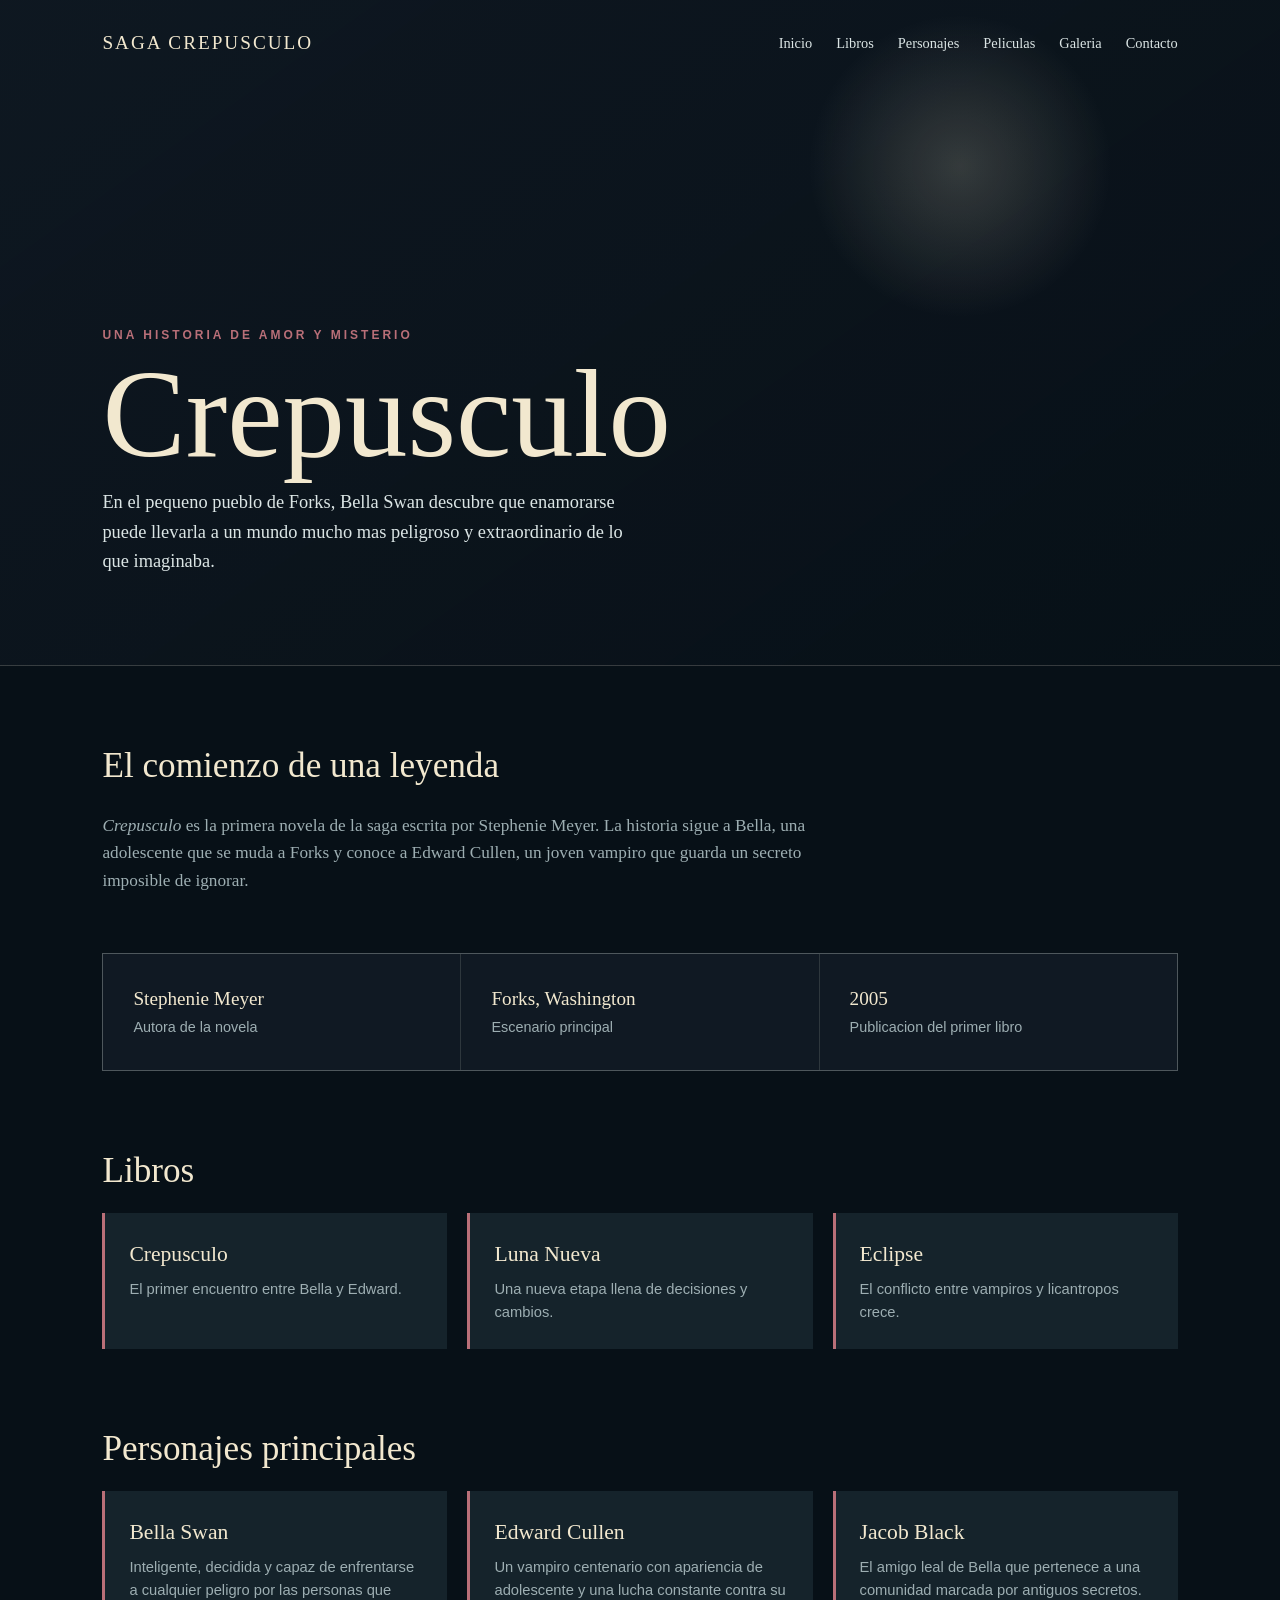
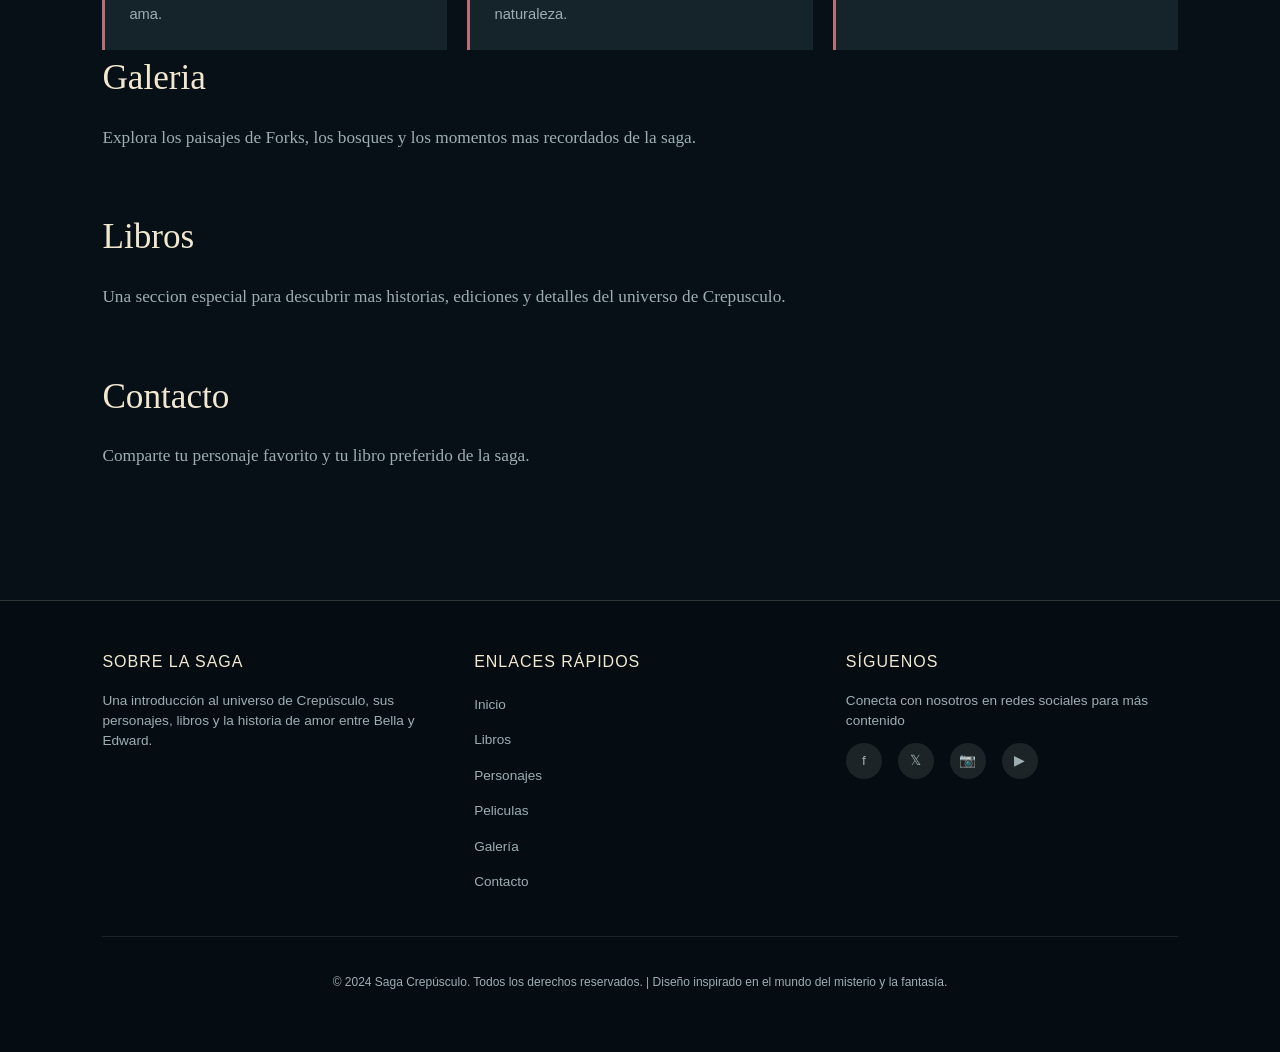
==== index.html @ e765e695 "index" ====
<!DOCTYPE html>
<html lang="es">
<head>
   
   
    <meta charset="UTF-8">
    <meta name="viewport" content="width=device-width, initial-scale=1.0">
    <meta name="description" content="Una introduccion al universo de Crepusculo, sus personajes y sus libros.">
    <title>Crepusculo | Una historia de amor y misterio</title>
    <style>
        :root {
            --night: #101923;
            --deep-night: #071017;
            --mist: #dbe5e5;
            --moon: #f2e8cf;
            --rose: #b96f78;
            --muted: #9daeb2;
        }

        * { box-sizing: border-box; }

        body {
            margin: 0;
            color: var(--mist);
            background: var(--deep-night);
            font-family: Georgia, 'Times New Roman', serif;
            line-height: 1.6;
        }

        header {
            min-height: 74vh;
            padding: 28px 8vw 70px;
            display: flex;
            flex-direction: column;
            justify-content: space-between;
            background: radial-gradient(circle at 75% 25%, rgba(242, 232, 207, .18), transparent 14%),
                linear-gradient(145deg, rgba(16, 25, 35, .82), rgba(7, 16, 23, .97)),
                url('https://images.unsplash.com/photo-1511497584788-876760111969?auto=format&fit=crop&w=1800&q=85') center/cover;
            border-bottom: 1px solid rgba(242, 232, 207, .18);
        }

        nav {
            display: flex;
            justify-content: space-between;
            align-items: center;
            gap: 24px;
        }

        .brand {
            color: var(--moon);
            font-size: 1.2rem;
            letter-spacing: 2px;
            text-transform: uppercase;
        }

        nav a {
            color: var(--mist);
            text-decoration: none;
            font-size: .9rem;
        }

        nav a:hover { color: var(--moon); }

        .nav-links {
            display: flex;
            align-items: center;
            gap: 24px;
            white-space: nowrap;
        }

        .hero { max-width: 680px; }

        .eyebrow {
            color: var(--rose);
            font-family: Arial, sans-serif;
            font-size: .75rem;
            font-weight: bold;
            letter-spacing: 3px;
            text-transform: uppercase;
        }

        h1 {
            margin: 12px 0 18px;
            color: var(--moon);
            font-size: clamp(3.5rem, 10vw, 7.8rem);
            font-weight: normal;
            line-height: .9;
        }

        .hero p { max-width: 530px; color: var(--mist); font-size: 1.15rem; }

        main { padding: 72px 8vw; }

        .intro {
            max-width: 760px;
            margin-bottom: 58px;
        }

        h2 { margin: 0 0 14px; color: var(--moon); font-size: 2.2rem; font-weight: normal; }

        .intro p { color: var(--muted); font-size: 1.08rem; }

        .facts {
            display: grid;
            grid-template-columns: repeat(3, 1fr);
            gap: 1px;
            background: rgba(219, 229, 229, .18);
            border: 1px solid rgba(219, 229, 229, .18);
        }

        .fact { padding: 30px; background: var(--night); }
        .fact strong { display: block; color: var(--moon); font-size: 1.2rem; font-weight: normal; }
        .fact span { color: var(--muted); font-family: Arial, sans-serif; font-size: .9rem; }

        .characters { margin-top: 72px; }

        .character-list {
            display: grid;
            grid-template-columns: repeat(3, 1fr);
            gap: 20px;
        }

        .character {
            padding: 24px;
            border-left: 3px solid var(--rose);
            background: #15232b;
        }

        .character h3 { margin: 0 0 6px; color: var(--moon); font-size: 1.35rem; font-weight: normal; }
        .character p { margin: 0; color: var(--muted); font-family: Arial, sans-serif; font-size: .92rem; }

        footer {
            padding: 48px 8vw;
            background: #060d12;
            border-top: 1px solid rgba(242, 232, 207, .18);
            font-family: Arial, sans-serif;
        }

        .footer-container {
            display: grid;
            grid-template-columns: repeat(3, 1fr);
            gap: 40px;
            max-width: 1200px;
            margin: 0 auto;
        }

        .footer-section h3 {
            color: var(--moon);
            font-size: 1rem;
            font-weight: normal;
            margin: 0 0 16px;
            text-transform: uppercase;
            letter-spacing: 1px;
        }

        .footer-section p {
            color: var(--muted);
            font-size: .85rem;
            margin: 0 0 12px;
            line-height: 1.5;
        }

        .footer-section ul {
            list-style: none;
            padding: 0;
            margin: 0;
        }

        .footer-section li {
            margin-bottom: 10px;
        }

        .footer-section a {
            color: var(--muted);
            text-decoration: none;
            font-size: .85rem;
            transition: color 0.3s ease;
        }

        .footer-section a:hover {
            color: var(--moon);
        }

        .social-links {
            display: flex;
            gap: 16px;
            margin-top: 12px;
        }

        .social-links a {
            display: inline-flex;
            align-items: center;
            justify-content: center;
            width: 36px;
            height: 36px;
            background: rgba(219, 229, 229, .1);
            border-radius: 50%;
            color: var(--muted);
            text-decoration: none;
            transition: all 0.3s ease;
        }

        .social-links a:hover {
            background: rgba(185, 111, 120, .3);
            color: var(--rose);
        }

        .footer-bottom {
            border-top: 1px solid rgba(219, 229, 229, .1);
            margin-top: 32px;
            padding-top: 24px;
            text-align: center;
            color: var(--muted);
            font-size: .75rem;
        }

        @media (max-width: 700px) {
            header { min-height: 82vh; padding: 22px 7vw 48px; }
            nav a { display: none; }
            h1 { font-size: 4.5rem; }
            main { padding: 52px 7vw; }
            .facts, .character-list { grid-template-columns: 1fr; }
            footer { padding: 32px 7vw; }
            .footer-container { grid-template-columns: 1fr; gap: 24px; }
        }
    </style>
</head>
<body>
    <header>
        <nav aria-label="Navegacion principal">
            <div class="brand">Saga Crepusculo</div>
            <div class="nav-links">
                <a href="index.html">Inicio</a>
                <a href="libros.html">Libros</a>
                <a href="personajes.html">Personajes</a>
                <a href="peliculas.html#peliculas">Peliculas</a>
                <a href="#galeria">Galeria</a>
                <a href="contact.html">Contacto</a>
            </div>
        </nav>

        <div class="hero">
            <div class="eyebrow">Una historia de amor y misterio</div>
            <h1>Crepusculo</h1>
            <p>En el pequeno pueblo de Forks, Bella Swan descubre que enamorarse puede llevarla a un mundo mucho mas peligroso y extraordinario de lo que imaginaba.</p>
        </div>
    </header>

    <main>
        <section id="inicio" class="intro">
            <h2>El comienzo de una leyenda</h2>
            <p><em>Crepusculo</em> es la primera novela de la saga escrita por Stephenie Meyer. La historia sigue a Bella, una adolescente que se muda a Forks y conoce a Edward Cullen, un joven vampiro que guarda un secreto imposible de ignorar.</p>
        </section>

        <section class="facts" aria-label="Datos de la saga">
            <div class="fact"><strong>Stephenie Meyer</strong><span>Autora de la novela</span></div>
            <div class="fact"><strong>Forks, Washington</strong><span>Escenario principal</span></div>
            <div class="fact"><strong>2005</strong><span>Publicacion del primer libro</span></div>
        </section>

        <section id="libros" class="characters">
            <h2>Libros</h2>
            <div class="character-list">
                <article class="character"><h3>Crepusculo</h3><p>El primer encuentro entre Bella y Edward.</p></article>
                <article class="character"><h3>Luna Nueva</h3><p>Una nueva etapa llena de decisiones y cambios.</p></article>
                <article class="character"><h3>Eclipse</h3><p>El conflicto entre vampiros y licantropos crece.</p></article>
            </div>
        </section>

        <section id="personajes" class="characters">
            <h2>Personajes principales</h2>
            <div class="character-list">
                <article class="character">
                    <h3>Bella Swan</h3>
                    <p>Inteligente, decidida y capaz de enfrentarse a cualquier peligro por las personas que ama.</p>
                </article>
                <article class="character">
                    <h3>Edward Cullen</h3>
                    <p>Un vampiro centenario con apariencia de adolescente y una lucha constante contra su naturaleza.</p>
                </article>
                <article class="character">
                    <h3>Jacob Black</h3>
                    <p>El amigo leal de Bella que pertenece a una comunidad marcada por antiguos secretos.</p>
                </article>
            </div>
        </section>

        <section id="galeria" class="intro">
            <h2>Galeria</h2>
            <p>Explora los paisajes de Forks, los bosques y los momentos mas recordados de la saga.</p>
        </section>

        <section id="libros" class="intro">
            <h2>Libros</h2>
            <p>Una seccion especial para descubrir mas historias, ediciones y detalles del universo de Crepusculo.</p>
        </section>

        <section id="contacto" class="intro">
            <h2>Contacto</h2>
            <p>Comparte tu personaje favorito y tu libro preferido de la saga.</p>
        </section>
    </main>

    <footer>
        <div class="footer-container">
            <div class="footer-section">
                <h3>Sobre la Saga</h3>
                <p>Una introducción al universo de Crepúsculo, sus personajes, libros y la historia de amor entre Bella y Edward.</p>
            </div>

            <div class="footer-section">
                <h3>Enlaces Rápidos</h3>
                <ul>
                    <li><a href="index.html">Inicio</a></li>
                    <li><a href="libros.html">Libros</a></li>
                    <li><a href="personajes.html">Personajes</a></li>
                    <li><a href="peliculas.html#peliculas">Peliculas</a></li>
                    <li><a href="#galeria">Galería</a></li>
                    <li><a href="#contacto">Contacto</a></li>
                </ul>
            </div>

            <div class="footer-section">
                <h3>Síguenos</h3>
                <p>Conecta con nosotros en redes sociales para más contenido</p>
                <div class="social-links">
                    <a href="#" title="Facebook" aria-label="Facebook">f</a>
                    <a href="#" title="Twitter" aria-label="Twitter">𝕏</a>
                    <a href="#" title="Instagram" aria-label="Instagram">📷</a>
                    <a href="#" title="YouTube" aria-label="YouTube">▶</a>
                </div>
            </div>
        </div>

        <div class="footer-bottom">
            <p>&copy; 2024 Saga Crepúsculo. Todos los derechos reservados. | Diseño inspirado en el mundo del misterio y la fantasía.</p>
        </div>
    </footer>
</body>
</html>
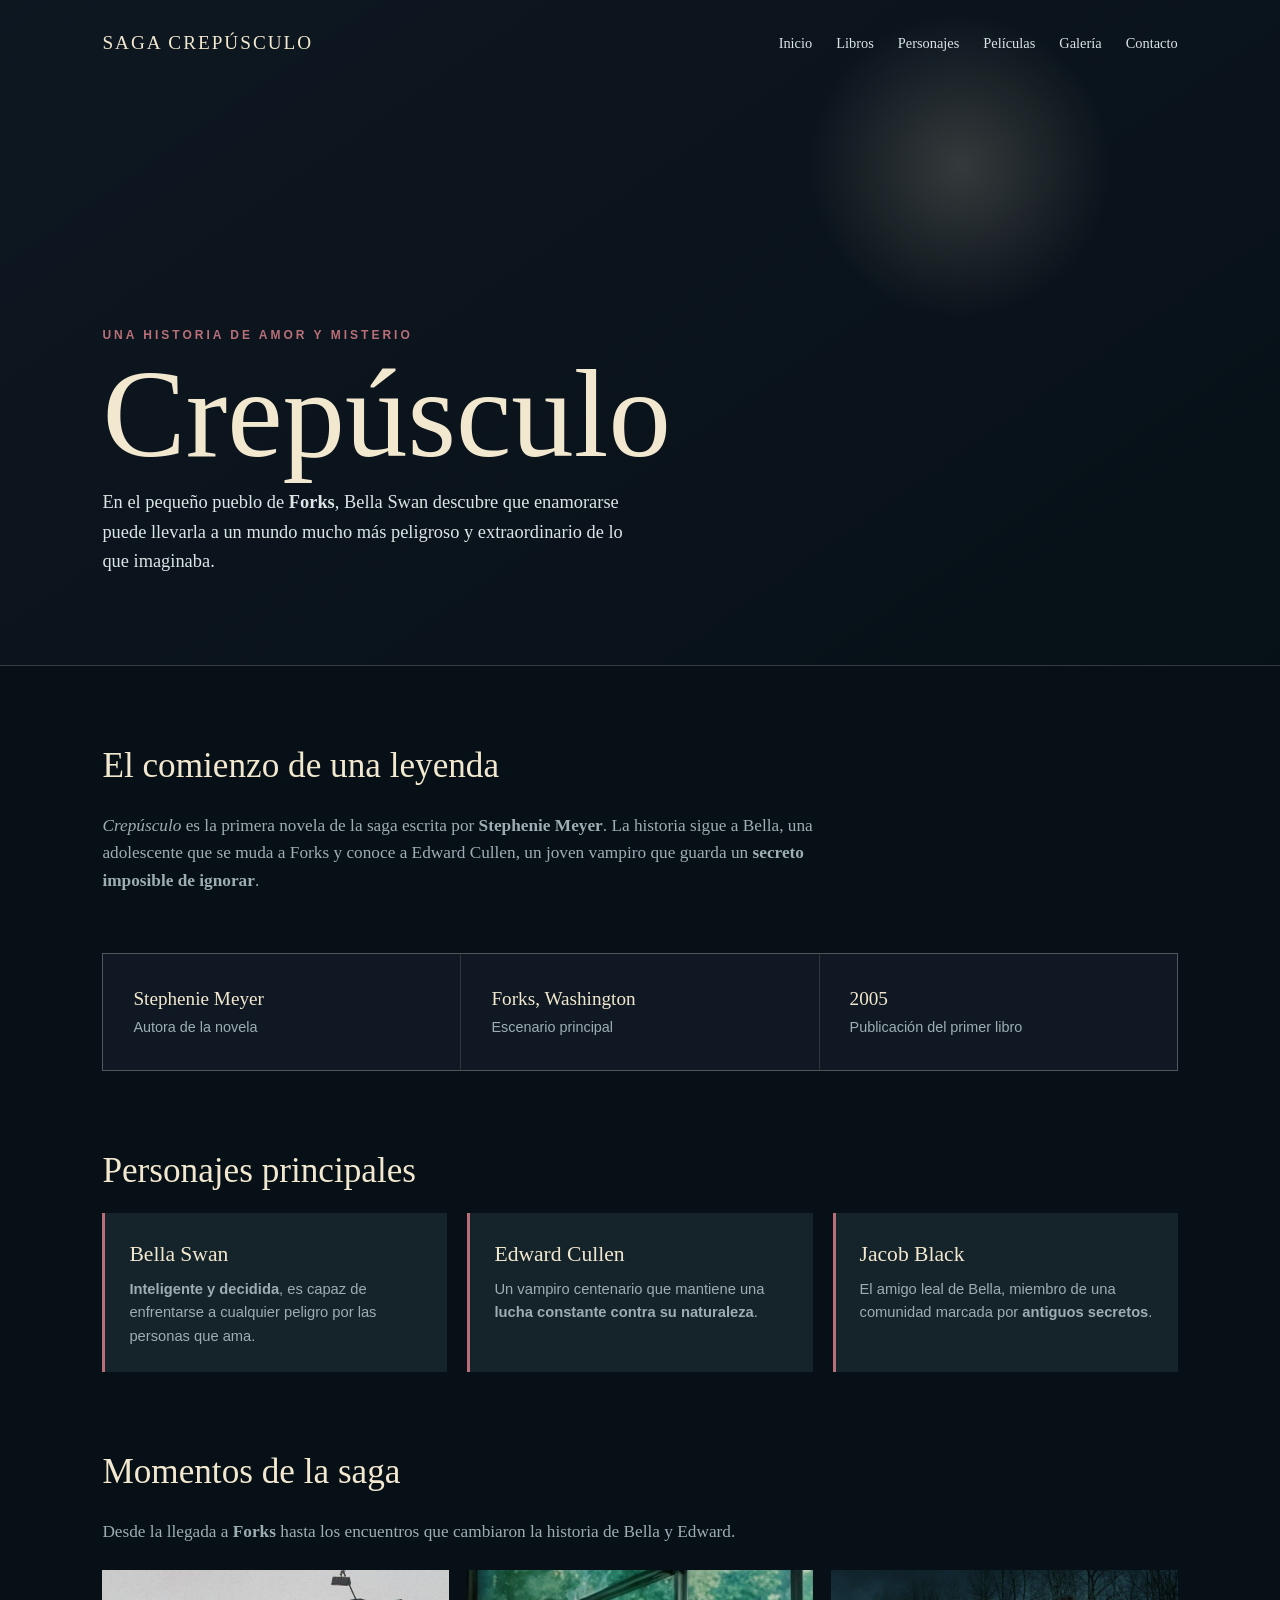
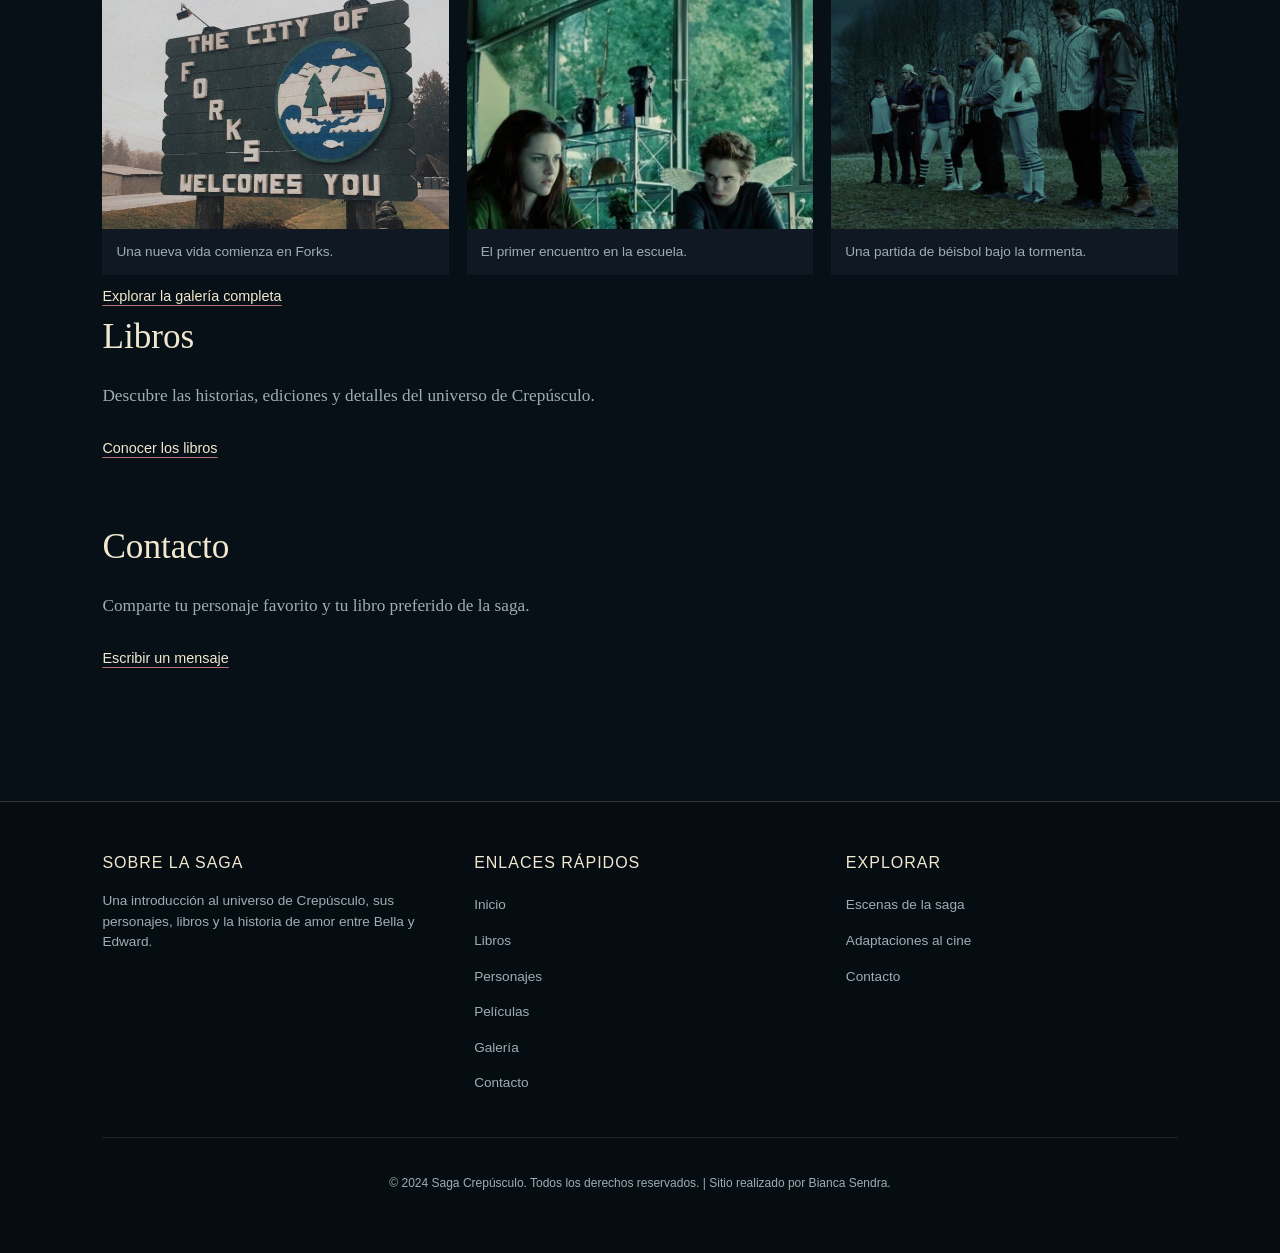
==== commit 7d275427: "detalles" ====
--- a/index.html
+++ b/index.html
@@ -5,266 +5,41 @@
    
     <meta charset="UTF-8">
     <meta name="viewport" content="width=device-width, initial-scale=1.0">
-    <meta name="description" content="Una introduccion al universo de Crepusculo, sus personajes y sus libros.">
-    <title>Crepusculo | Una historia de amor y misterio</title>
-    <style>
-        :root {
-            --night: #101923;
-            --deep-night: #071017;
-            --mist: #dbe5e5;
-            --moon: #f2e8cf;
-            --rose: #b96f78;
-            --muted: #9daeb2;
-        }
-
-        * { box-sizing: border-box; }
-
-        body {
-            margin: 0;
-            color: var(--mist);
-            background: var(--deep-night);
-            font-family: Georgia, 'Times New Roman', serif;
-            line-height: 1.6;
-        }
-
-        header {
-            min-height: 74vh;
-            padding: 28px 8vw 70px;
-            display: flex;
-            flex-direction: column;
-            justify-content: space-between;
-            background: radial-gradient(circle at 75% 25%, rgba(242, 232, 207, .18), transparent 14%),
-                linear-gradient(145deg, rgba(16, 25, 35, .82), rgba(7, 16, 23, .97)),
-                url('https://images.unsplash.com/photo-1511497584788-876760111969?auto=format&fit=crop&w=1800&q=85') center/cover;
-            border-bottom: 1px solid rgba(242, 232, 207, .18);
-        }
-
-        nav {
-            display: flex;
-            justify-content: space-between;
-            align-items: center;
-            gap: 24px;
-        }
-
-        .brand {
-            color: var(--moon);
-            font-size: 1.2rem;
-            letter-spacing: 2px;
-            text-transform: uppercase;
-        }
-
-        nav a {
-            color: var(--mist);
-            text-decoration: none;
-            font-size: .9rem;
-        }
-
-        nav a:hover { color: var(--moon); }
-
-        .nav-links {
-            display: flex;
-            align-items: center;
-            gap: 24px;
-            white-space: nowrap;
-        }
-
-        .hero { max-width: 680px; }
-
-        .eyebrow {
-            color: var(--rose);
-            font-family: Arial, sans-serif;
-            font-size: .75rem;
-            font-weight: bold;
-            letter-spacing: 3px;
-            text-transform: uppercase;
-        }
-
-        h1 {
-            margin: 12px 0 18px;
-            color: var(--moon);
-            font-size: clamp(3.5rem, 10vw, 7.8rem);
-            font-weight: normal;
-            line-height: .9;
-        }
-
-        .hero p { max-width: 530px; color: var(--mist); font-size: 1.15rem; }
-
-        main { padding: 72px 8vw; }
-
-        .intro {
-            max-width: 760px;
-            margin-bottom: 58px;
-        }
-
-        h2 { margin: 0 0 14px; color: var(--moon); font-size: 2.2rem; font-weight: normal; }
-
-        .intro p { color: var(--muted); font-size: 1.08rem; }
-
-        .facts {
-            display: grid;
-            grid-template-columns: repeat(3, 1fr);
-            gap: 1px;
-            background: rgba(219, 229, 229, .18);
-            border: 1px solid rgba(219, 229, 229, .18);
-        }
-
-        .fact { padding: 30px; background: var(--night); }
-        .fact strong { display: block; color: var(--moon); font-size: 1.2rem; font-weight: normal; }
-        .fact span { color: var(--muted); font-family: Arial, sans-serif; font-size: .9rem; }
-
-        .characters { margin-top: 72px; }
-
-        .character-list {
-            display: grid;
-            grid-template-columns: repeat(3, 1fr);
-            gap: 20px;
-        }
-
-        .character {
-            padding: 24px;
-            border-left: 3px solid var(--rose);
-            background: #15232b;
-        }
-
-        .character h3 { margin: 0 0 6px; color: var(--moon); font-size: 1.35rem; font-weight: normal; }
-        .character p { margin: 0; color: var(--muted); font-family: Arial, sans-serif; font-size: .92rem; }
-
-        footer {
-            padding: 48px 8vw;
-            background: #060d12;
-            border-top: 1px solid rgba(242, 232, 207, .18);
-            font-family: Arial, sans-serif;
-        }
-
-        .footer-container {
-            display: grid;
-            grid-template-columns: repeat(3, 1fr);
-            gap: 40px;
-            max-width: 1200px;
-            margin: 0 auto;
-        }
-
-        .footer-section h3 {
-            color: var(--moon);
-            font-size: 1rem;
-            font-weight: normal;
-            margin: 0 0 16px;
-            text-transform: uppercase;
-            letter-spacing: 1px;
-        }
-
-        .footer-section p {
-            color: var(--muted);
-            font-size: .85rem;
-            margin: 0 0 12px;
-            line-height: 1.5;
-        }
-
-        .footer-section ul {
-            list-style: none;
-            padding: 0;
-            margin: 0;
-        }
-
-        .footer-section li {
-            margin-bottom: 10px;
-        }
-
-        .footer-section a {
-            color: var(--muted);
-            text-decoration: none;
-            font-size: .85rem;
-            transition: color 0.3s ease;
-        }
-
-        .footer-section a:hover {
-            color: var(--moon);
-        }
-
-        .social-links {
-            display: flex;
-            gap: 16px;
-            margin-top: 12px;
-        }
-
-        .social-links a {
-            display: inline-flex;
-            align-items: center;
-            justify-content: center;
-            width: 36px;
-            height: 36px;
-            background: rgba(219, 229, 229, .1);
-            border-radius: 50%;
-            color: var(--muted);
-            text-decoration: none;
-            transition: all 0.3s ease;
-        }
-
-        .social-links a:hover {
-            background: rgba(185, 111, 120, .3);
-            color: var(--rose);
-        }
-
-        .footer-bottom {
-            border-top: 1px solid rgba(219, 229, 229, .1);
-            margin-top: 32px;
-            padding-top: 24px;
-            text-align: center;
-            color: var(--muted);
-            font-size: .75rem;
-        }
-
-        @media (max-width: 700px) {
-            header { min-height: 82vh; padding: 22px 7vw 48px; }
-            nav a { display: none; }
-            h1 { font-size: 4.5rem; }
-            main { padding: 52px 7vw; }
-            .facts, .character-list { grid-template-columns: 1fr; }
-            footer { padding: 32px 7vw; }
-            .footer-container { grid-template-columns: 1fr; gap: 24px; }
-        }
-    </style>
+    <meta name="description" content="Una introducción al universo de Crepúsculo, sus personajes y sus libros.">
+    <title>Crepúsculo | Una historia de amor y misterio</title>
+    <link rel="stylesheet" href="index.css">
 </head>
 <body>
     <header>
         <nav aria-label="Navegacion principal">
-            <div class="brand">Saga Crepusculo</div>
+            <div class="brand">Saga Crepúsculo</div>
             <div class="nav-links">
                 <a href="index.html">Inicio</a>
                 <a href="libros.html">Libros</a>
                 <a href="personajes.html">Personajes</a>
-                <a href="peliculas.html#peliculas">Peliculas</a>
-                <a href="#galeria">Galeria</a>
+                <a href="peliculas.html#peliculas">Películas</a>
+                <a href="galeria.html">Galería</a>
                 <a href="contact.html">Contacto</a>
             </div>
         </nav>
 
         <div class="hero">
             <div class="eyebrow">Una historia de amor y misterio</div>
-            <h1>Crepusculo</h1>
-            <p>En el pequeno pueblo de Forks, Bella Swan descubre que enamorarse puede llevarla a un mundo mucho mas peligroso y extraordinario de lo que imaginaba.</p>
+            <h1>Crepúsculo</h1>
+            <p>En el pequeño pueblo de <strong>Forks</strong>, Bella Swan descubre que enamorarse puede llevarla a un mundo mucho más peligroso y extraordinario de lo que imaginaba.</p>
         </div>
     </header>
 
     <main>
         <section id="inicio" class="intro">
             <h2>El comienzo de una leyenda</h2>
-            <p><em>Crepusculo</em> es la primera novela de la saga escrita por Stephenie Meyer. La historia sigue a Bella, una adolescente que se muda a Forks y conoce a Edward Cullen, un joven vampiro que guarda un secreto imposible de ignorar.</p>
+            <p><em>Crepúsculo</em> es la primera novela de la saga escrita por <strong>Stephenie Meyer</strong>. La historia sigue a Bella, una adolescente que se muda a Forks y conoce a Edward Cullen, un joven vampiro que guarda un <strong>secreto imposible de ignorar</strong>.</p>
         </section>
 
         <section class="facts" aria-label="Datos de la saga">
             <div class="fact"><strong>Stephenie Meyer</strong><span>Autora de la novela</span></div>
             <div class="fact"><strong>Forks, Washington</strong><span>Escenario principal</span></div>
-            <div class="fact"><strong>2005</strong><span>Publicacion del primer libro</span></div>
-        </section>
-
-        <section id="libros" class="characters">
-            <h2>Libros</h2>
-            <div class="character-list">
-                <article class="character"><h3>Crepusculo</h3><p>El primer encuentro entre Bella y Edward.</p></article>
-                <article class="character"><h3>Luna Nueva</h3><p>Una nueva etapa llena de decisiones y cambios.</p></article>
-                <article class="character"><h3>Eclipse</h3><p>El conflicto entre vampiros y licantropos crece.</p></article>
-            </div>
+            <div class="fact"><strong>2005</strong><span>Publicación del primer libro</span></div>
         </section>
 
         <section id="personajes" class="characters">
@@ -272,32 +47,51 @@
             <div class="character-list">
                 <article class="character">
                     <h3>Bella Swan</h3>
-                    <p>Inteligente, decidida y capaz de enfrentarse a cualquier peligro por las personas que ama.</p>
+                    <p><strong>Inteligente y decidida</strong>, es capaz de enfrentarse a cualquier peligro por las personas que ama.</p>
                 </article>
                 <article class="character">
                     <h3>Edward Cullen</h3>
-                    <p>Un vampiro centenario con apariencia de adolescente y una lucha constante contra su naturaleza.</p>
+                    <p>Un vampiro centenario que mantiene una <strong>lucha constante contra su naturaleza</strong>.</p>
                 </article>
                 <article class="character">
                     <h3>Jacob Black</h3>
-                    <p>El amigo leal de Bella que pertenece a una comunidad marcada por antiguos secretos.</p>
+                    <p>El amigo leal de Bella, miembro de una comunidad marcada por <strong>antiguos secretos</strong>.</p>
                 </article>
             </div>
         </section>
 
-        <section id="galeria" class="intro">
-            <h2>Galeria</h2>
-            <p>Explora los paisajes de Forks, los bosques y los momentos mas recordados de la saga.</p>
+        <section id="galeria" class="home-gallery">
+            <div class="home-gallery-heading">
+                <h2><a href="galeria.html">Momentos de la saga</a></h2>
+                <p>Desde la llegada a <strong>Forks</strong> hasta los encuentros que cambiaron la historia de Bella y Edward.</p>
+            </div>
+            <div class="home-gallery-grid">
+                <figure>
+                    <img src="imagenes/momento6.jpg" alt="Cartel de bienvenida a Forks" loading="lazy">
+                    <figcaption>Una nueva vida comienza en Forks.</figcaption>
+                </figure>
+                <figure>
+                    <img src="imagenes/momento13.jpg" alt="Bella y Edward en su primera clase de Biología" loading="lazy">
+                    <figcaption>El primer encuentro en la escuela.</figcaption>
+                </figure>
+                <figure>
+                    <img src="imagenes/momento10.jpg" alt="La familia Cullen juega béisbol en el bosque" loading="lazy">
+                    <figcaption>Una partida de béisbol bajo la tormenta.</figcaption>
+                </figure>
+            </div>
+            <a class="section-link" href="galeria.html">Explorar la galería completa</a>
         </section>
 
         <section id="libros" class="intro">
             <h2>Libros</h2>
-            <p>Una seccion especial para descubrir mas historias, ediciones y detalles del universo de Crepusculo.</p>
+            <p>Descubre las historias, ediciones y detalles del universo de Crepúsculo.</p>
+            <a class="section-link" href="libros.html">Conocer los libros</a>
         </section>
 
         <section id="contacto" class="intro">
             <h2>Contacto</h2>
             <p>Comparte tu personaje favorito y tu libro preferido de la saga.</p>
+            <a class="section-link" href="contact.html">Escribir un mensaje</a>
         </section>
     </main>
 
@@ -314,26 +108,24 @@
                     <li><a href="index.html">Inicio</a></li>
                     <li><a href="libros.html">Libros</a></li>
                     <li><a href="personajes.html">Personajes</a></li>
-                    <li><a href="peliculas.html#peliculas">Peliculas</a></li>
-                    <li><a href="#galeria">Galería</a></li>
-                    <li><a href="#contacto">Contacto</a></li>
+                    <li><a href="peliculas.html#peliculas">Películas</a></li>
+                    <li><a href="galeria.html">Galería</a></li>
+                    <li><a href="contact.html">Contacto</a></li>
                 </ul>
             </div>
 
             <div class="footer-section">
-                <h3>Síguenos</h3>
-                <p>Conecta con nosotros en redes sociales para más contenido</p>
-                <div class="social-links">
-                    <a href="#" title="Facebook" aria-label="Facebook">f</a>
-                    <a href="#" title="Twitter" aria-label="Twitter">𝕏</a>
-                    <a href="#" title="Instagram" aria-label="Instagram">📷</a>
-                    <a href="#" title="YouTube" aria-label="YouTube">▶</a>
-                </div>
+                <h3>Explorar</h3>
+                <ul>
+                    <li><a href="galeria.html">Escenas de la saga</a></li>
+                    <li><a href="peliculas.html#peliculas">Adaptaciones al cine</a></li>
+                    <li><a href="contact.html">Contacto</a></li>
+                </ul>
             </div>
         </div>
 
         <div class="footer-bottom">
-            <p>&copy; 2024 Saga Crepúsculo. Todos los derechos reservados. | Diseño inspirado en el mundo del misterio y la fantasía.</p>
+            <p>&copy; 2024 Saga Crepúsculo. Todos los derechos reservados. | Sitio realizado por Bianca Sendra.</p>
         </div>
     </footer>
 </body>
--- a/index.css
+++ b/index.css
@@ -0,0 +1,241 @@
+:root {
+    --night: #101923;
+    --deep-night: #071017;
+    --mist: #dbe5e5;
+    --moon: #f2e8cf;
+    --rose: #b96f78;
+    --muted: #9daeb2;
+}
+
+* { box-sizing: border-box; }
+
+body {
+    margin: 0;
+    color: var(--mist);
+    background: var(--deep-night);
+    font-family: Georgia, 'Times New Roman', serif;
+    line-height: 1.6;
+}
+
+header {
+    min-height: 74vh;
+    padding: 28px 8vw 70px;
+    display: flex;
+    flex-direction: column;
+    justify-content: space-between;
+    background: radial-gradient(circle at 75% 25%, rgba(242, 232, 207, .18), transparent 14%),
+        linear-gradient(145deg, rgba(16, 25, 35, .82), rgba(7, 16, 23, .97)),
+        url('https://images.unsplash.com/photo-1511497584788-876760111969?auto=format&fit=crop&w=1800&q=85') center/cover;
+    border-bottom: 1px solid rgba(242, 232, 207, .18);
+}
+
+nav {
+    display: flex;
+    justify-content: space-between;
+    align-items: center;
+    gap: 24px;
+}
+
+.brand {
+    color: var(--moon);
+    font-size: 1.2rem;
+    letter-spacing: 2px;
+    text-transform: uppercase;
+}
+
+nav a {
+    color: var(--mist);
+    text-decoration: none;
+    font-size: .9rem;
+}
+
+nav a:hover { color: var(--moon); }
+
+.nav-links {
+    display: flex;
+    align-items: center;
+    gap: 24px;
+    white-space: nowrap;
+}
+
+.hero { max-width: 680px; }
+
+.eyebrow {
+    color: var(--rose);
+    font-family: Arial, sans-serif;
+    font-size: .75rem;
+    font-weight: bold;
+    letter-spacing: 3px;
+    text-transform: uppercase;
+}
+
+h1 {
+    margin: 12px 0 18px;
+    color: var(--moon);
+    font-size: clamp(3.5rem, 10vw, 7.8rem);
+    font-weight: normal;
+    line-height: .9;
+}
+
+.hero p { max-width: 530px; color: var(--mist); font-size: 1.15rem; }
+
+main { padding: 72px 8vw; }
+
+.intro {
+    max-width: 760px;
+    margin-bottom: 58px;
+}
+
+h2 { margin: 0 0 14px; color: var(--moon); font-size: 2.2rem; font-weight: normal; }
+
+.intro p { color: var(--muted); font-size: 1.08rem; }
+
+.section-link {
+    display: inline-block;
+    margin-top: 10px;
+    color: var(--moon);
+    font-family: Arial, sans-serif;
+    font-size: .9rem;
+    text-decoration-color: var(--rose);
+    text-underline-offset: 4px;
+}
+
+.home-gallery { margin-top: 72px; }
+.home-gallery-heading { max-width: 760px; margin-bottom: 24px; }
+.home-gallery-heading h2 a { color: inherit; text-decoration: none; }
+.home-gallery-heading h2 a:hover { color: var(--rose); }
+.home-gallery-heading p { color: var(--muted); font-size: 1.08rem; }
+
+.home-gallery-grid {
+    display: grid;
+    grid-template-columns: repeat(3, minmax(0, 1fr));
+    gap: 18px;
+}
+
+.home-gallery-grid figure { margin: 0; background: var(--night); }
+.home-gallery-grid img { display: block; width: 100%; aspect-ratio: 4 / 3; object-fit: cover; }
+.home-gallery-grid figcaption { padding: 12px 14px; color: var(--muted); font-family: Arial, sans-serif; font-size: .85rem; }
+
+.facts {
+    display: grid;
+    grid-template-columns: repeat(3, 1fr);
+    gap: 1px;
+    background: rgba(219, 229, 229, .18);
+    border: 1px solid rgba(219, 229, 229, .18);
+}
+
+.fact { padding: 30px; background: var(--night); }
+.fact strong { display: block; color: var(--moon); font-size: 1.2rem; font-weight: normal; }
+.fact span { color: var(--muted); font-family: Arial, sans-serif; font-size: .9rem; }
+
+.characters { margin-top: 72px; }
+
+.character-list {
+    display: grid;
+    grid-template-columns: repeat(3, 1fr);
+    gap: 20px;
+}
+
+.character {
+    padding: 24px;
+    border-left: 3px solid var(--rose);
+    background: #15232b;
+}
+
+.character h3 { margin: 0 0 6px; color: var(--moon); font-size: 1.35rem; font-weight: normal; }
+.character p { margin: 0; color: var(--muted); font-family: Arial, sans-serif; font-size: .92rem; }
+
+footer {
+    padding: 48px 8vw;
+    background: #060d12;
+    border-top: 1px solid rgba(242, 232, 207, .18);
+    font-family: Arial, sans-serif;
+}
+
+.footer-container {
+    display: grid;
+    grid-template-columns: repeat(3, 1fr);
+    gap: 40px;
+    max-width: 1200px;
+    margin: 0 auto;
+}
+
+.footer-section h3 {
+    color: var(--moon);
+    font-size: 1rem;
+    font-weight: normal;
+    margin: 0 0 16px;
+    text-transform: uppercase;
+    letter-spacing: 1px;
+}
+
+.footer-section p {
+    color: var(--muted);
+    font-size: .85rem;
+    margin: 0 0 12px;
+    line-height: 1.5;
+}
+
+.footer-section ul {
+    list-style: none;
+    padding: 0;
+    margin: 0;
+}
+
+.footer-section li {
+    margin-bottom: 10px;
+}
+
+.footer-section a {
+    color: var(--muted);
+    text-decoration: none;
+    font-size: .85rem;
+    transition: color 0.3s ease;
+}
+
+.footer-section a:hover {
+    color: var(--moon);
+}
+
+.social-links {
+    display: flex;
+    gap: 16px;
+    margin-top: 12px;
+}
+
+.social-links a {
+    display: inline-flex;
+    align-items: center;
+    justify-content: center;
+    width: 36px;
+    height: 36px;
+    background: rgba(219, 229, 229, .1);
+    border-radius: 50%;
+    color: var(--muted);
+    text-decoration: none;
+    transition: all 0.3s ease;
+}
+
+.social-links a:hover {
+    background: rgba(185, 111, 120, .3);
+    color: var(--rose);
+}
+
+.footer-bottom {
+    border-top: 1px solid rgba(219, 229, 229, .1);
+    margin-top: 32px;
+    padding-top: 24px;
+    text-align: center;
+    color: var(--muted);
+    font-size: .75rem;
+}
+
+@media (max-width: 700px) {
+    header { min-height: 82vh; padding: 22px 7vw 48px; }
+    nav a { display: none; }
+    h1 { font-size: 4.5rem; }
+    main { padding: 52px 7vw; }
+    .facts, .character-list, .home-gallery-grid { grid-template-columns: 1fr; }
+    footer { padding: 32px 7vw; }
+    .footer-container { grid-template-columns: 1fr; gap: 24px; }
+}
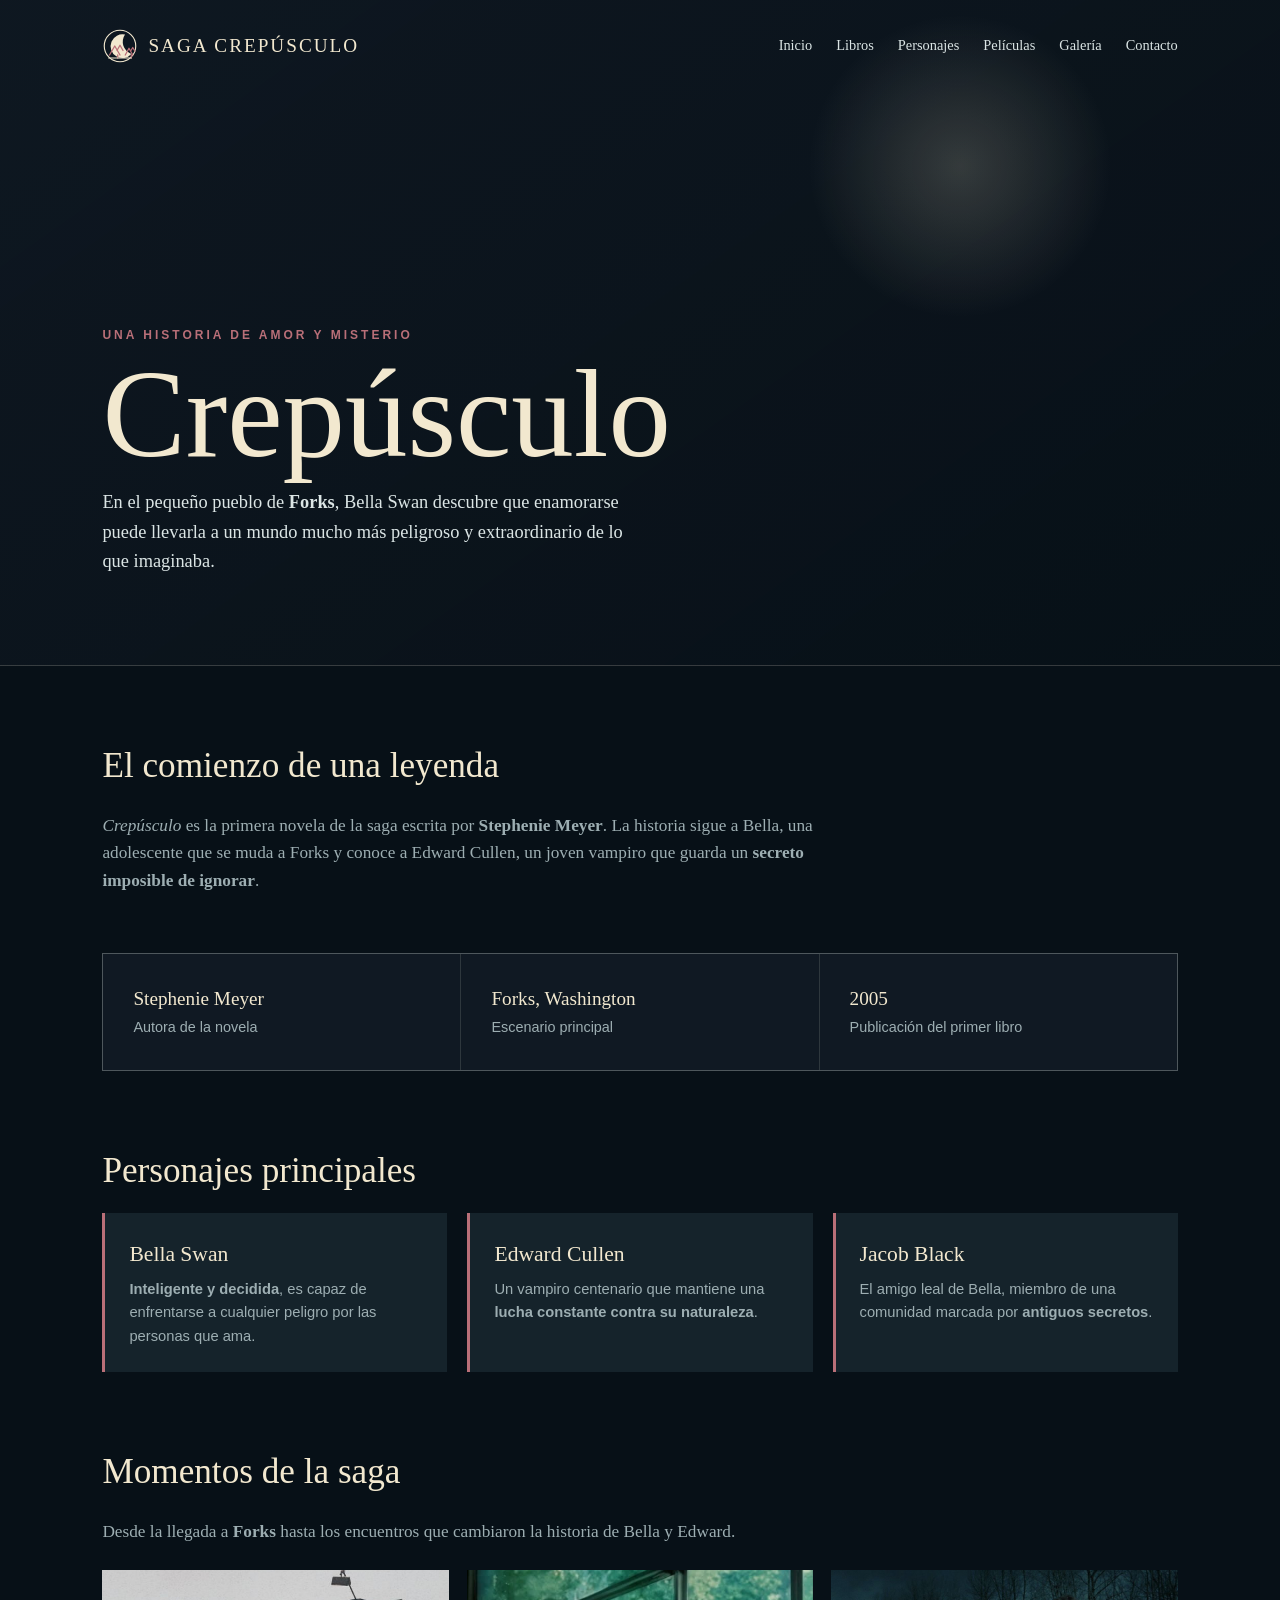
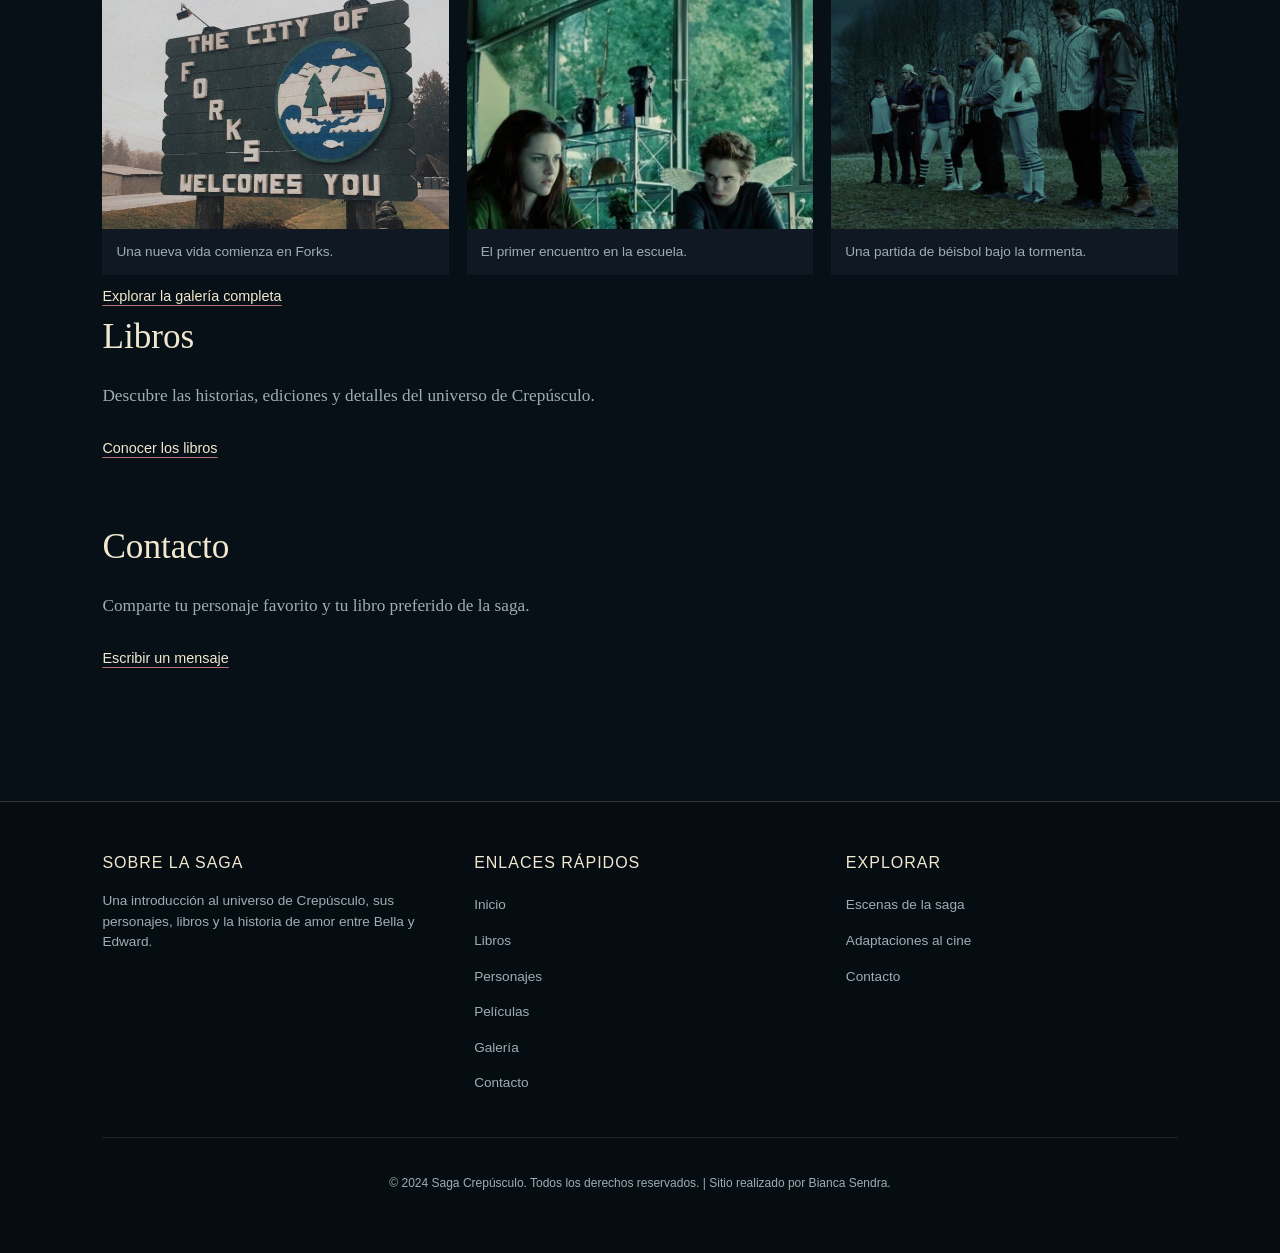
==== commit 0688e4cc: "cambios" ====
--- a/index.html
+++ b/index.html
@@ -12,7 +12,7 @@
 <body>
     <header>
         <nav aria-label="Navegacion principal">
-            <div class="brand">Saga Crepúsculo</div>
+            <a class="brand" href="index.html"><img class="brand-logo" src="imagenes/logo-saga.svg" alt="">Saga Crepúsculo</a>
             <div class="nav-links">
                 <a href="index.html">Inicio</a>
                 <a href="libros.html">Libros</a>
--- a/index.css
+++ b/index.css
@@ -37,10 +37,19 @@
 }
 
 .brand {
+    display: inline-flex;
+    align-items: center;
+    gap: 10px;
     color: var(--moon);
     font-size: 1.2rem;
     letter-spacing: 2px;
     text-transform: uppercase;
+}
+
+.brand-logo {
+    width: 36px;
+    height: 36px;
+    flex: 0 0 auto;
 }
 
 nav a {
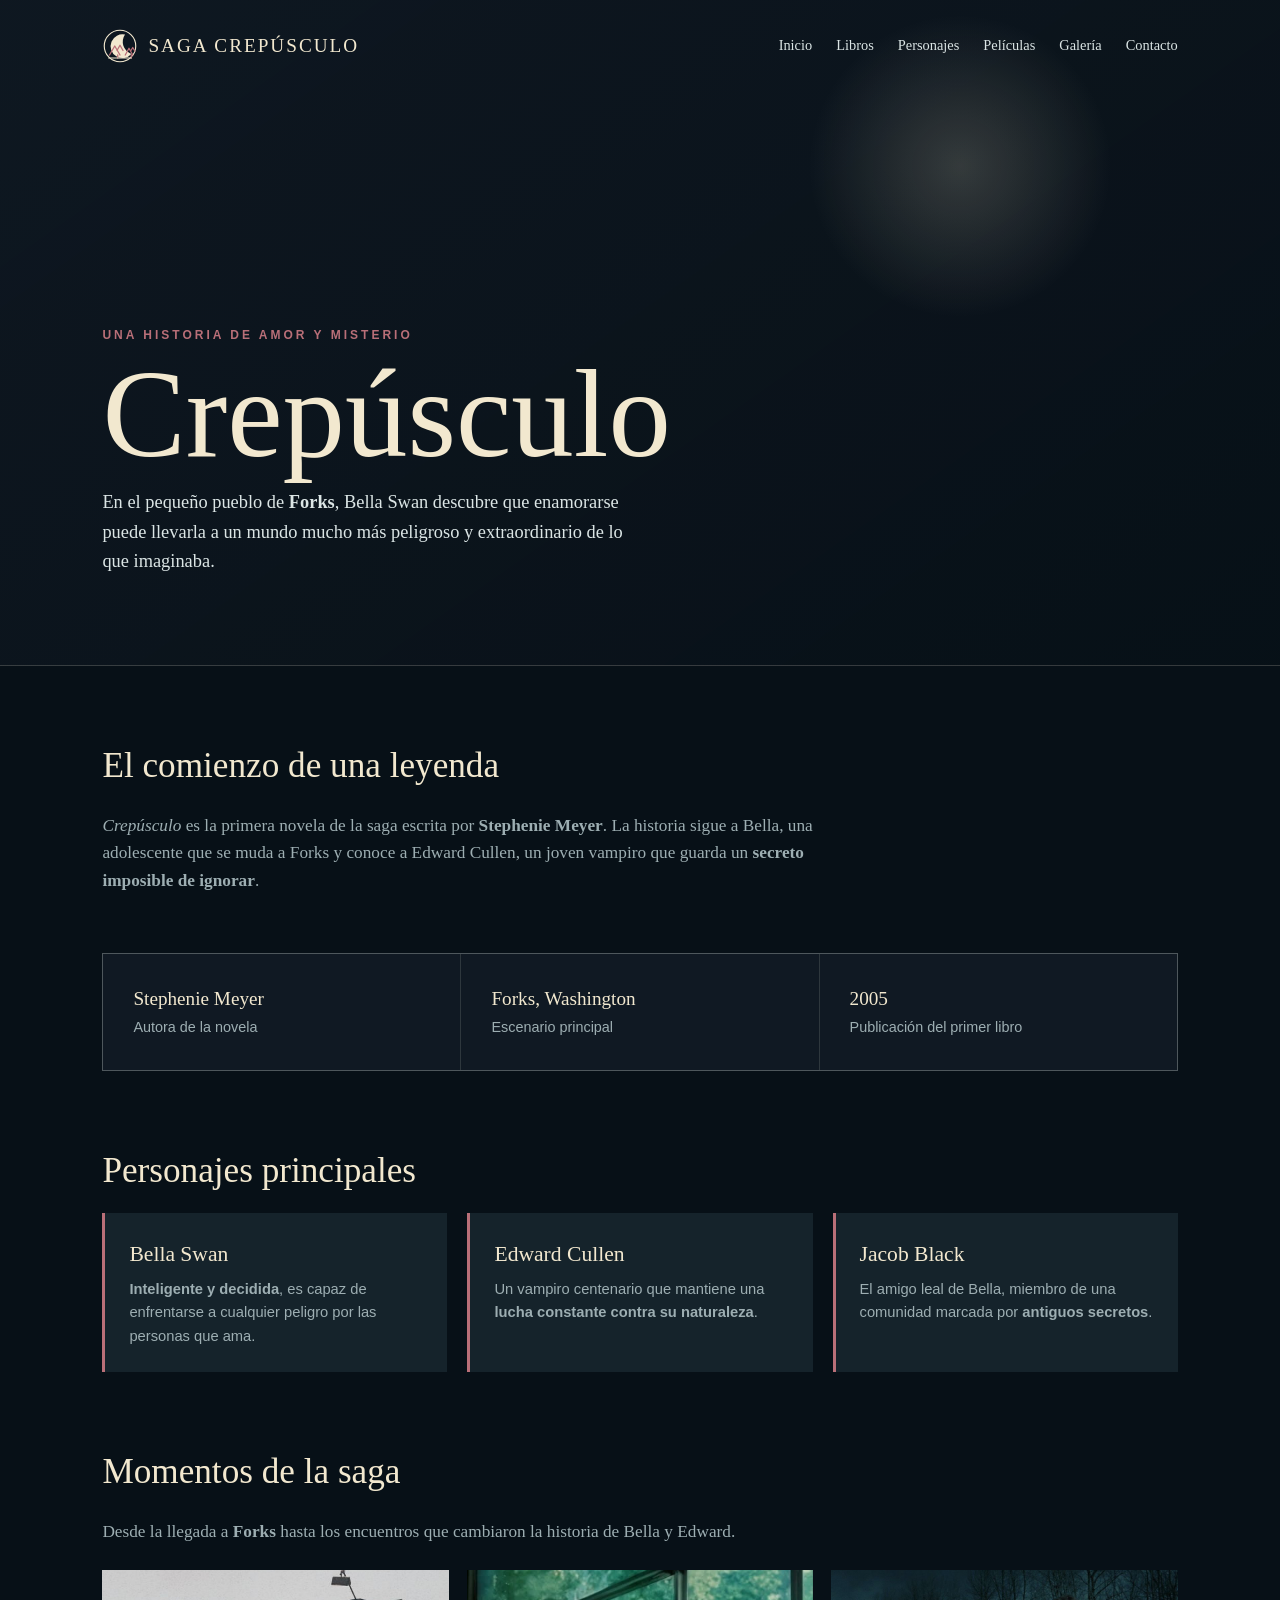
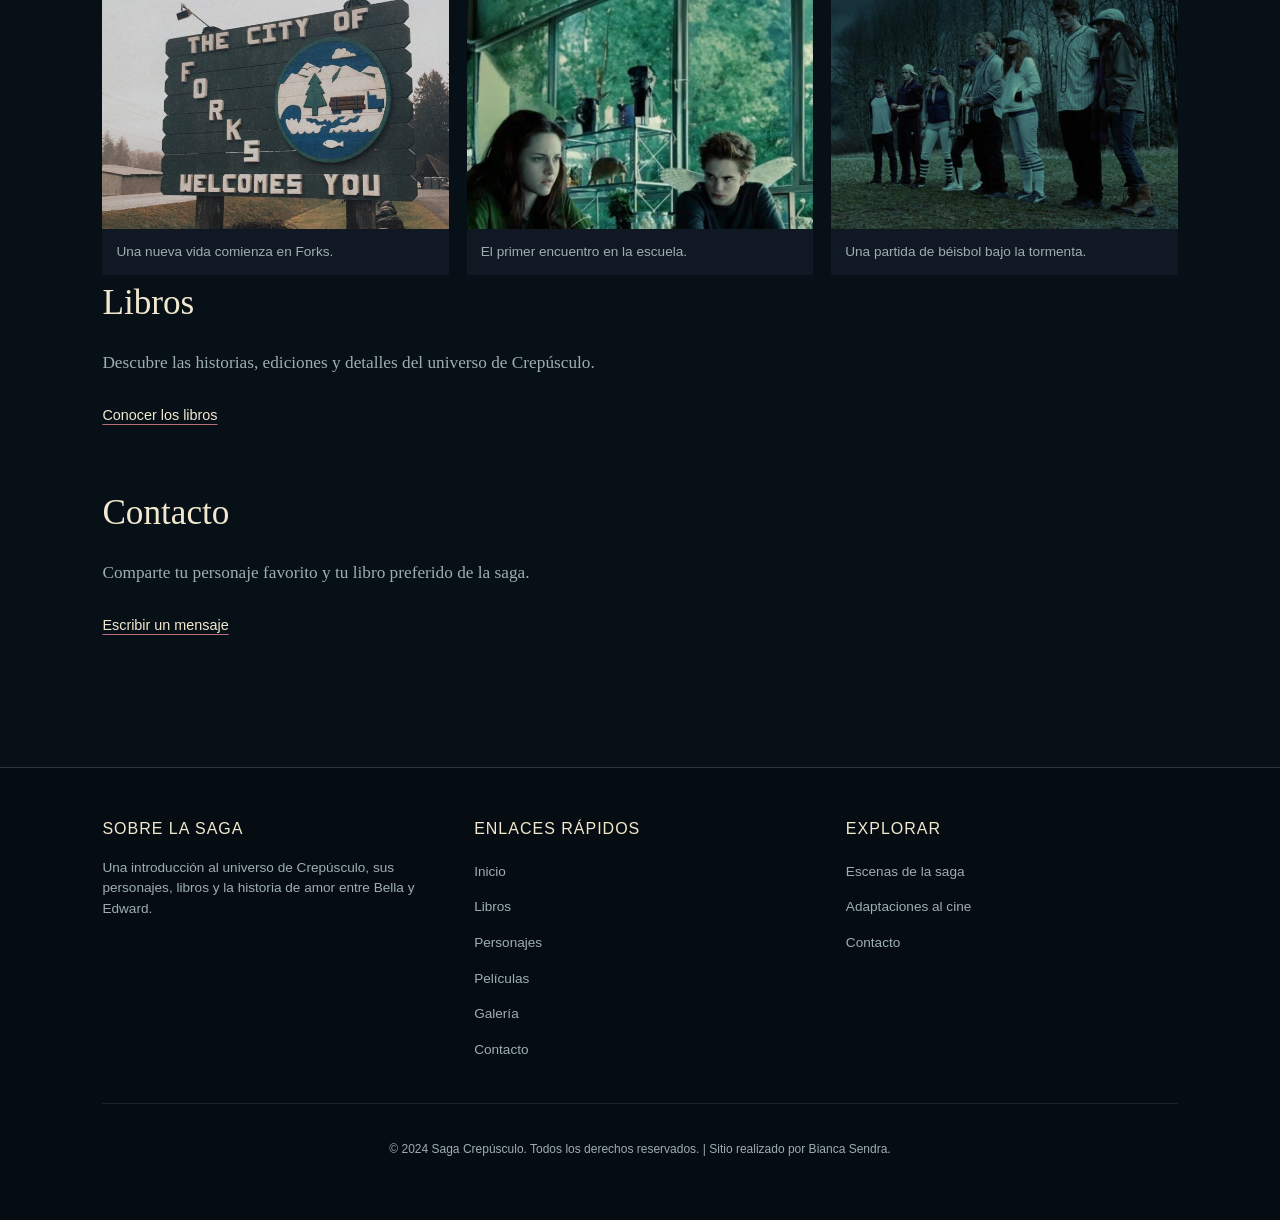
==== commit 5a158965: "cambio" ====
--- a/index.html
+++ b/index.html
@@ -79,7 +79,6 @@
                     <figcaption>Una partida de béisbol bajo la tormenta.</figcaption>
                 </figure>
             </div>
-            <a class="section-link" href="galeria.html">Explorar la galería completa</a>
         </section>
 
         <section id="libros" class="intro">
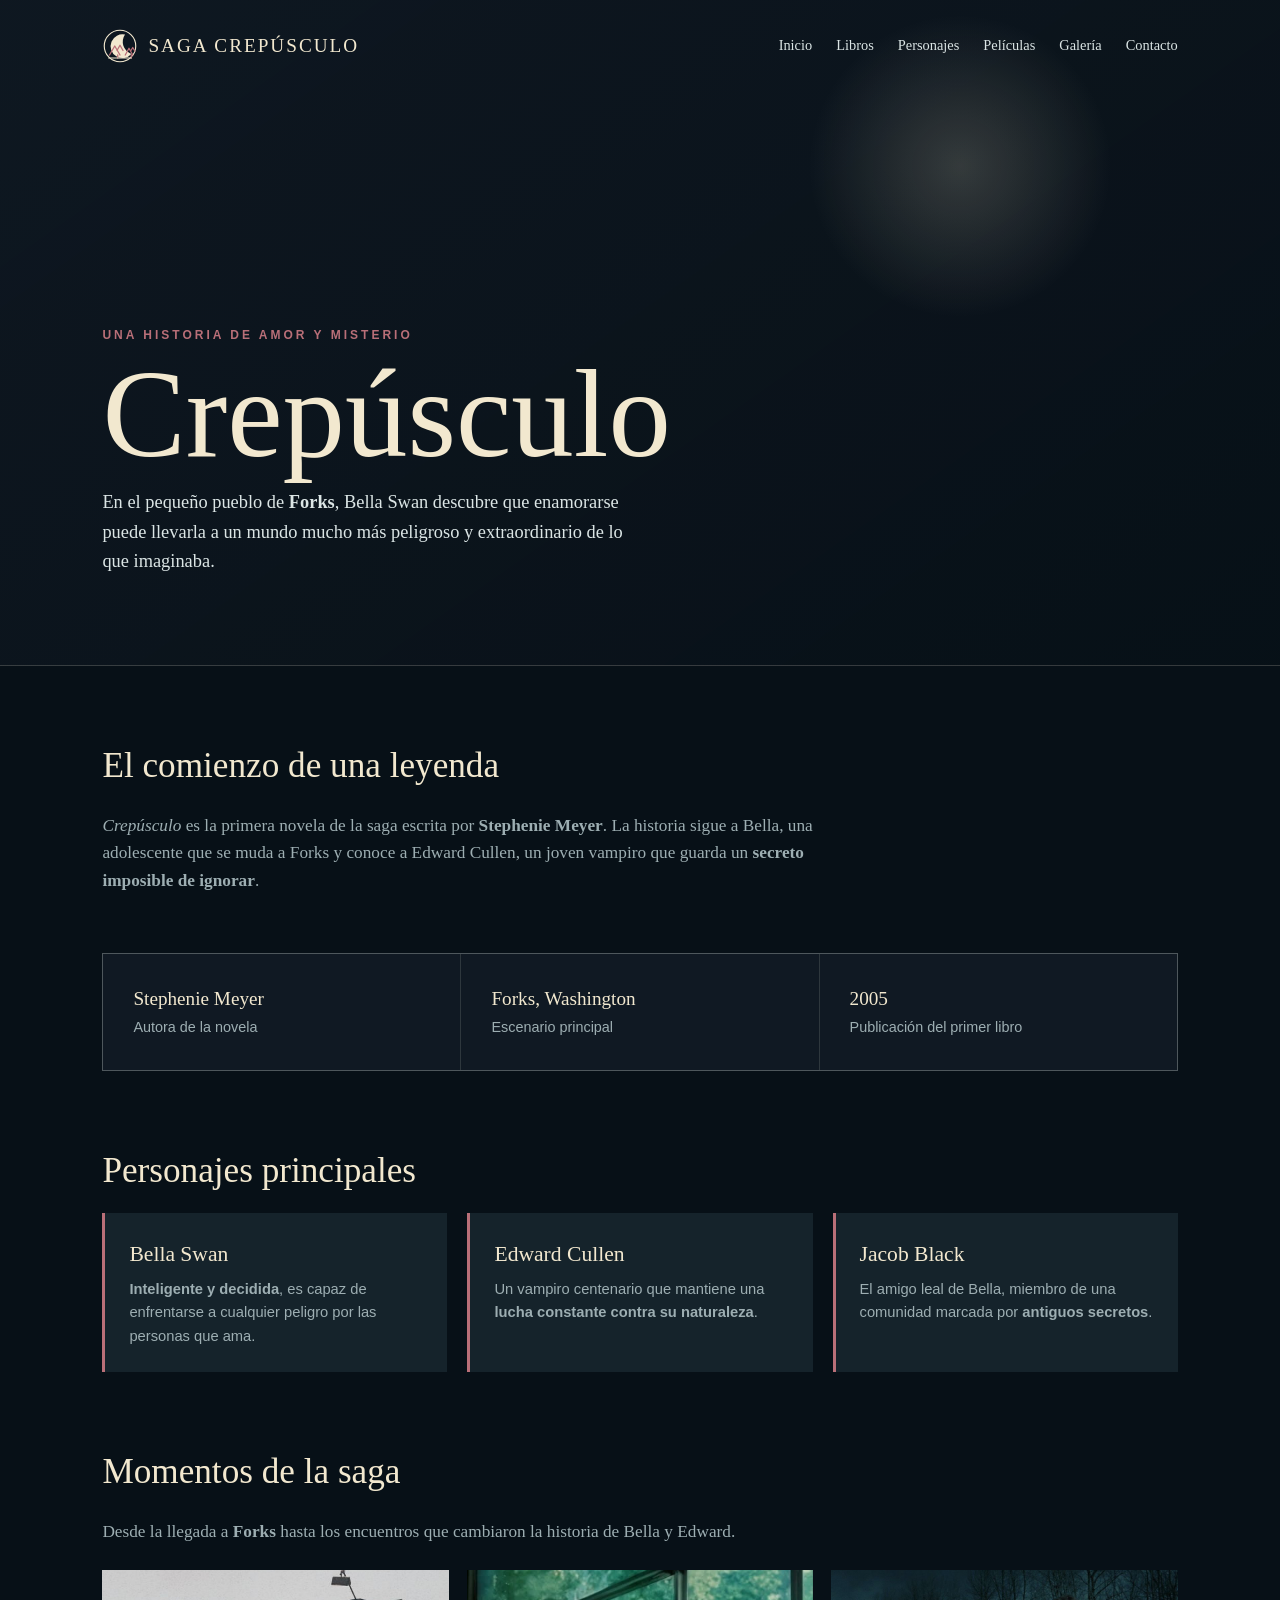
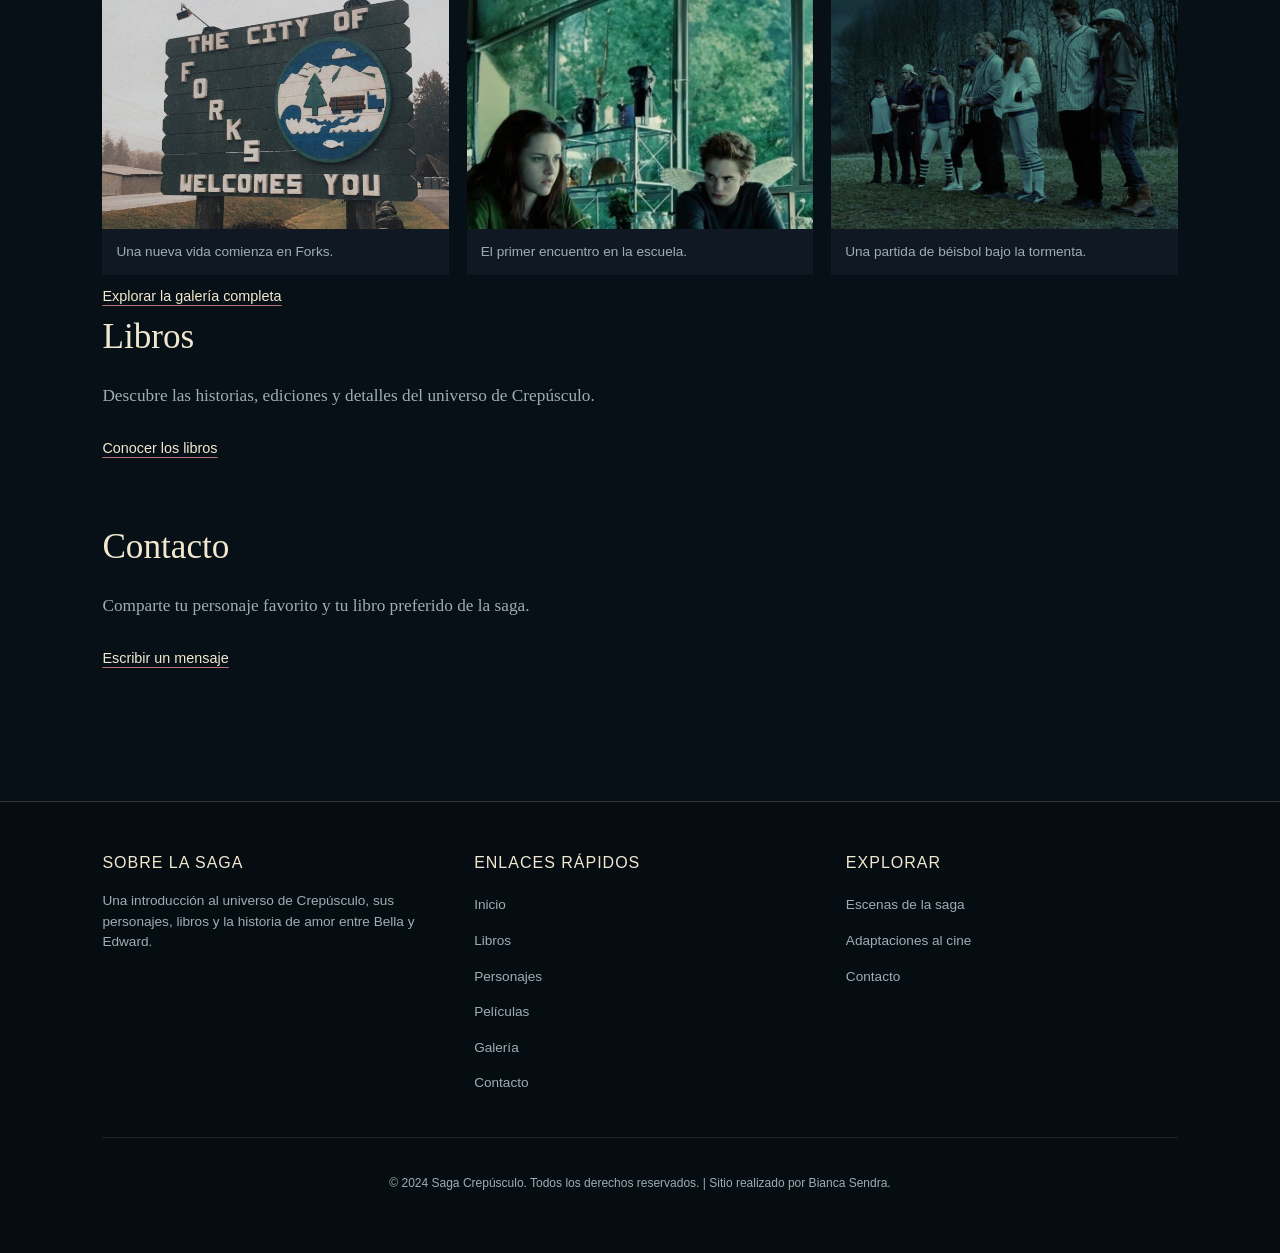
==== commit 5ac56e21: "c" ====
--- a/index.html
+++ b/index.html
@@ -79,6 +79,7 @@
                     <figcaption>Una partida de béisbol bajo la tormenta.</figcaption>
                 </figure>
             </div>
+            <a class="section-link" href="galeria.html">Explorar la galería completa</a>
         </section>
 
         <section id="libros" class="intro">
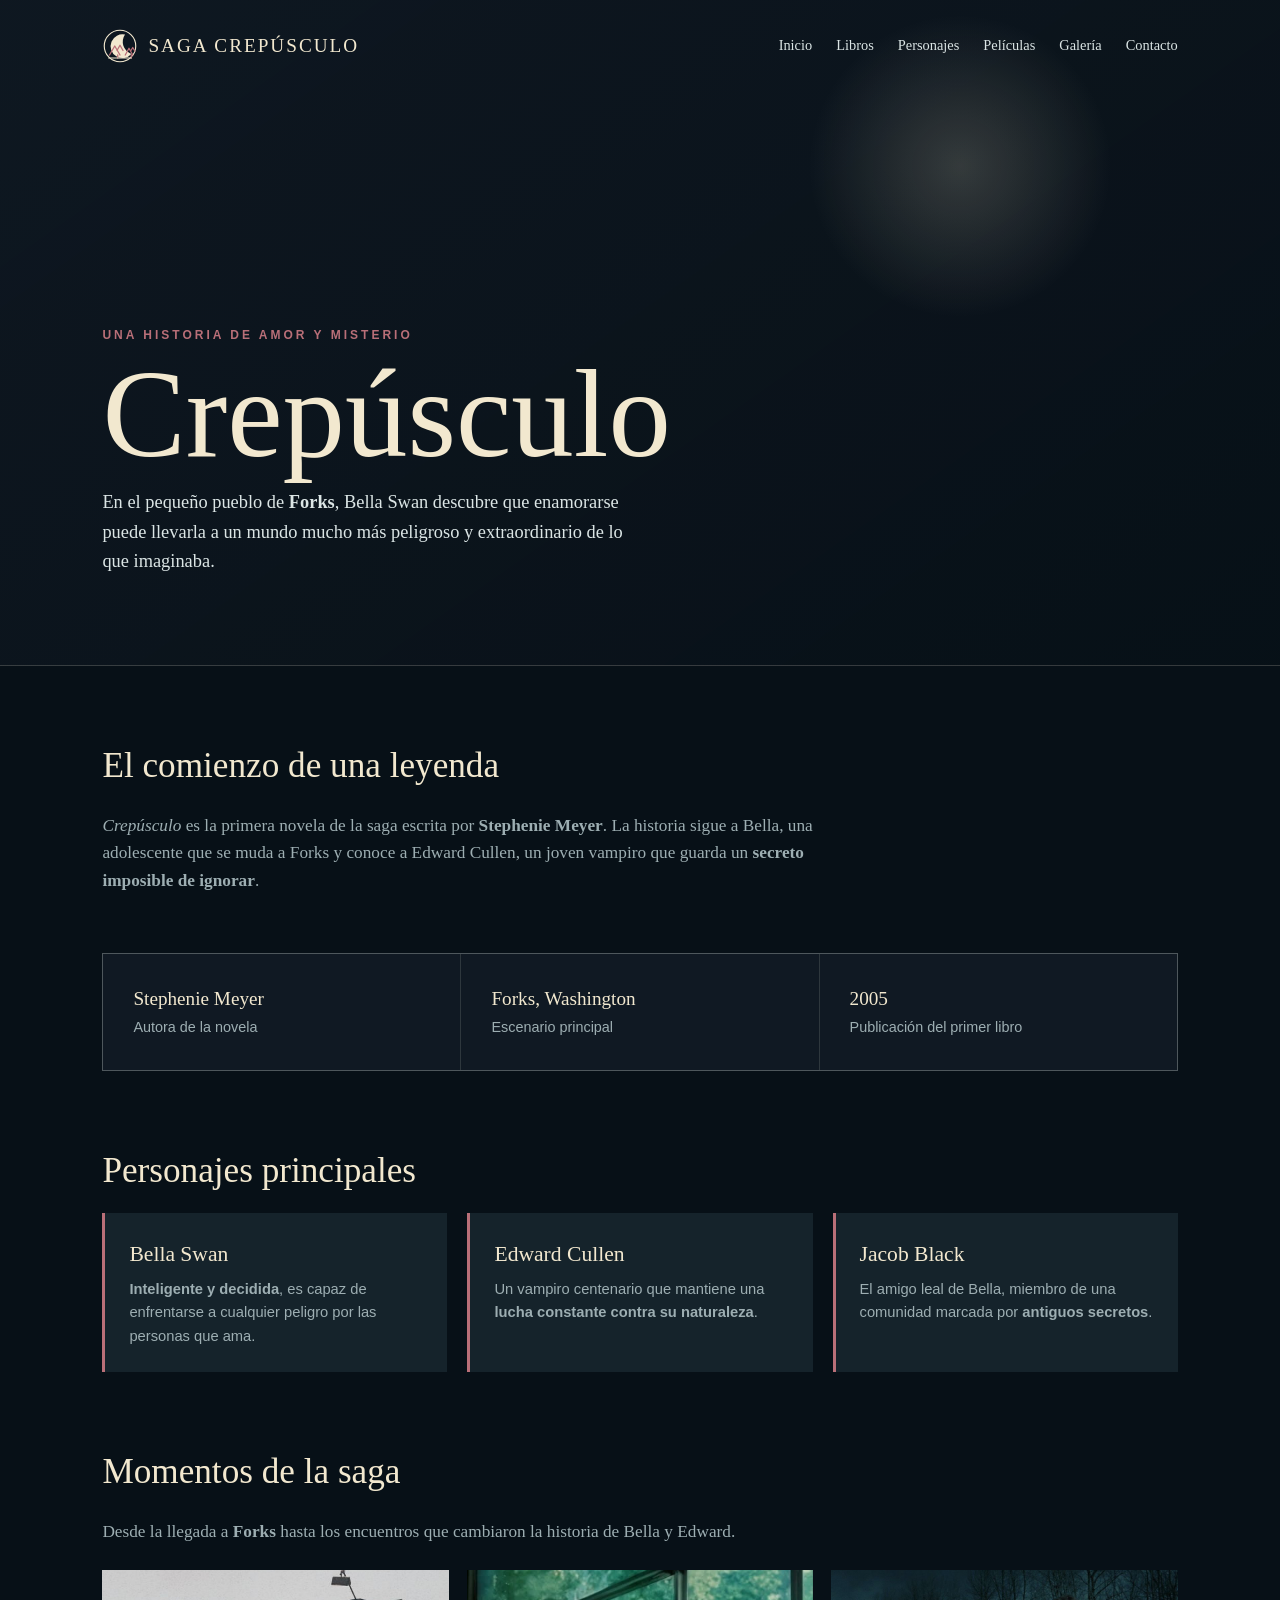
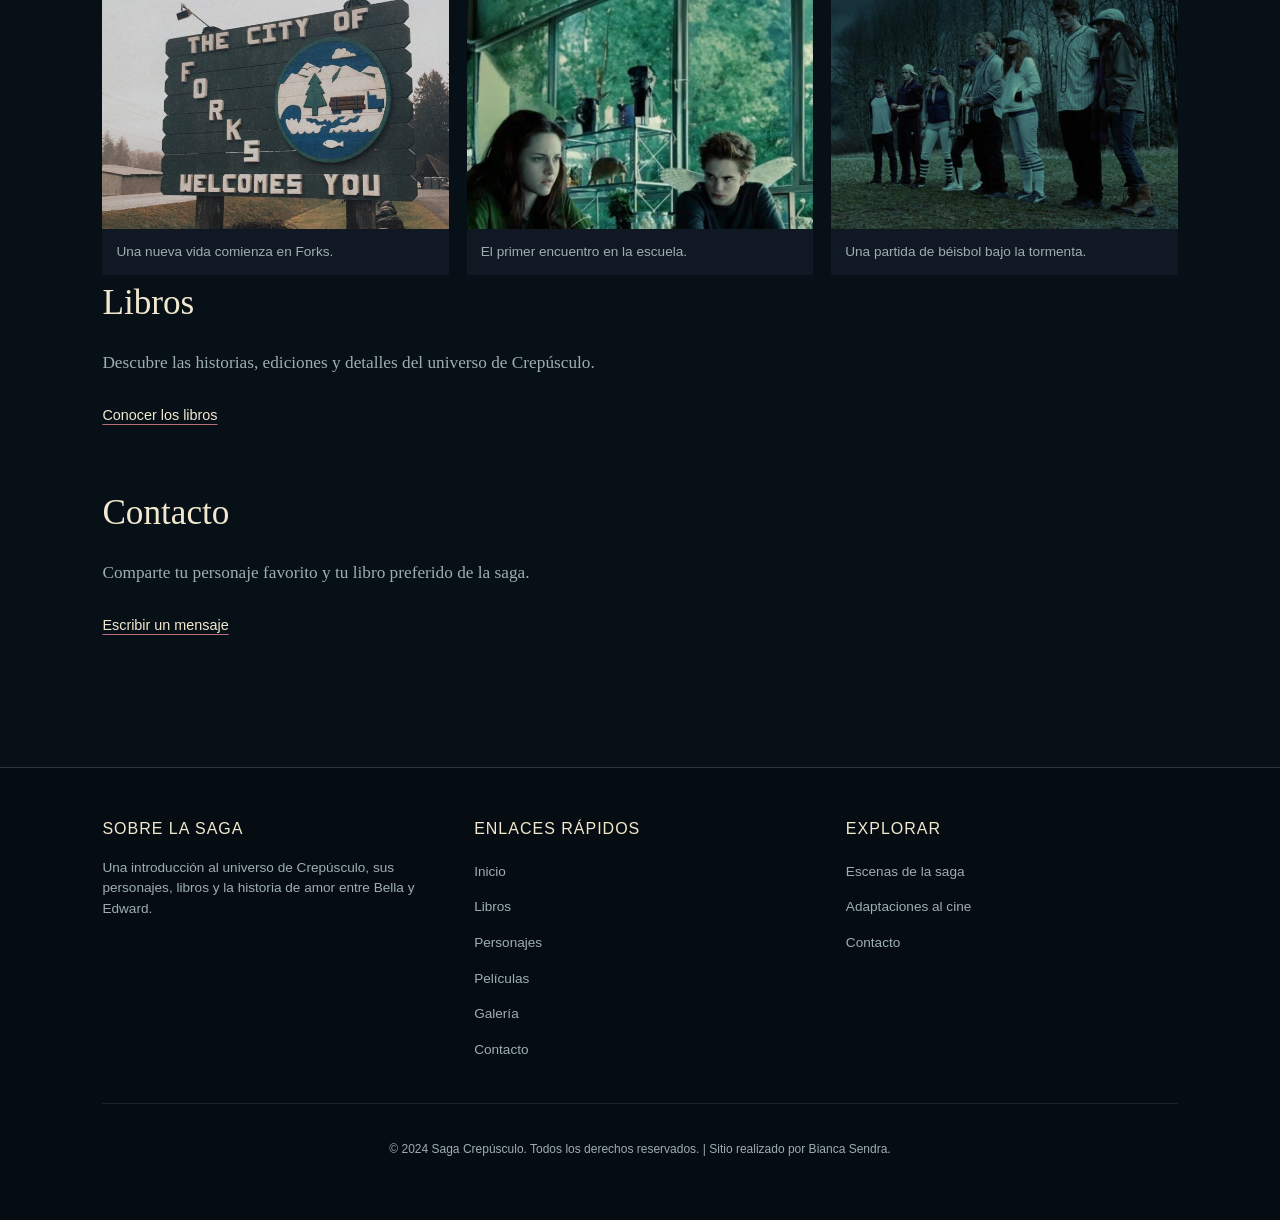
==== commit d80cdeda: "bios" ====
--- a/index.html
+++ b/index.html
@@ -79,7 +79,6 @@
                     <figcaption>Una partida de béisbol bajo la tormenta.</figcaption>
                 </figure>
             </div>
-            <a class="section-link" href="galeria.html">Explorar la galería completa</a>
         </section>
 
         <section id="libros" class="intro">
